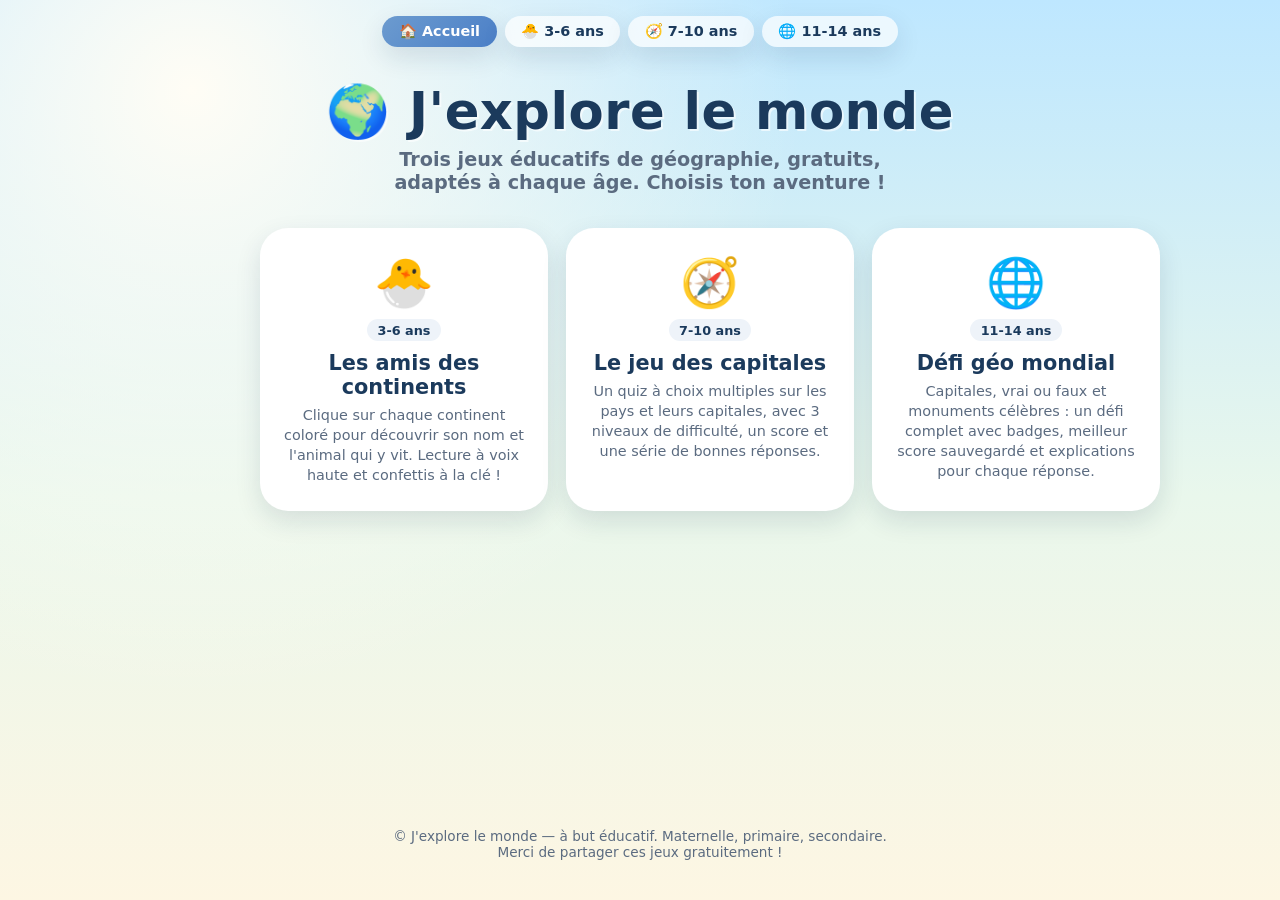
==== index.html @ 184a8996 "Version initiale : Défi géo mondial (3-6, 7-10, 11-14 ans)" ====
<!DOCTYPE html>
<html lang="fr">
<head>
<meta charset="UTF-8" />
<meta name="viewport" content="width=device-width, initial-scale=1" />
<title>J'explore le monde — jeux éducatifs de géographie (3 à 14 ans)</title>
<meta name="description" content="Trois jeux éducatifs gratuits de géographie adaptés par âge : continents et animaux (3-6 ans), capitales et drapeaux (7-10 ans), et défi mondial (11-14 ans)." />
<meta property="og:type" content="website" />
<meta property="og:title" content="J'explore le monde — jeux de géographie" />
<meta property="og:description" content="Trois jeux éducatifs gratuits de géographie, adaptés à chaque âge, de 3 à 14 ans." />
<link rel="canonical" href="https://joel3500.github.io/japprends_la_geographie/" />
<link rel="stylesheet" href="style.css" />
<script type="application/ld+json">
{
  "@context": "https://schema.org",
  "@type": "WebApplication",
  "name": "J'explore le monde",
  "description": "Trois jeux éducatifs gratuits de géographie adaptés par âge, de 3 à 14 ans.",
  "applicationCategory": "EducationalApplication",
  "operatingSystem": "Any (navigateur web)",
  "inLanguage": ["fr"],
  "isAccessibleForFree": true,
  "offers": { "@type": "Offer", "price": "0", "priceCurrency": "CAD" },
  "author": { "@type": "Person", "name": "Joel Sandé" }
}
</script>
</head>
<body>

<nav class="page-nav" aria-label="Choisir une tranche d'âge">
  <a href="index.html" aria-current="page">🏠 Accueil</a>
  <a href="geo_3_6.html">🐣 3-6 ans</a>
  <a href="geo_7_10.html">🧭 7-10 ans</a>
  <a href="geo_11_14.html">🌐 11-14 ans</a>
</nav>

<header class="hero">
  <h1>🌍 J'explore le monde</h1>
  <p class="tagline">Trois jeux éducatifs de géographie, gratuits, adaptés à chaque âge. Choisis ton aventure !</p>
</header>

<main>
  <div class="age-grid">

    <a class="age-card" href="geo_3_6.html">
      <span class="a-emoji">🐣</span>
      <span class="a-age">3-6 ans</span>
      <h2>Les amis des continents</h2>
      <p>Clique sur chaque continent coloré pour découvrir son nom et l'animal qui y vit. Lecture à voix haute et confettis à la clé !</p>
    </a>

    <a class="age-card" href="geo_7_10.html">
      <span class="a-emoji">🧭</span>
      <span class="a-age">7-10 ans</span>
      <h2>Le jeu des capitales</h2>
      <p>Un quiz à choix multiples sur les pays et leurs capitales, avec 3 niveaux de difficulté, un score et une série de bonnes réponses.</p>
    </a>

    <a class="age-card" href="geo_11_14.html">
      <span class="a-emoji">🌐</span>
      <span class="a-age">11-14 ans</span>
      <h2>Défi géo mondial</h2>
      <p>Capitales, vrai ou faux et monuments célèbres : un défi complet avec badges, meilleur score sauvegardé et explications pour chaque réponse.</p>
    </a>

  </div>
</main>

<footer>
  <p>&copy; J'explore le monde — à but éducatif. Maternelle, primaire, secondaire.<br>Merci de partager ces jeux gratuitement !</p>
</footer>

</body>
</html>
---- style.css ----
/* J'explore le monde — jeu éducatif de géographie (3-6 ans) */

:root{
  --clr-europe:#6C9BCF;
  --clr-afrique:#F2A65A;
  --clr-asie:#E85D75;
  --clr-amerique:#7FB77E;
  --clr-oceanie:#F4B942;
  --clr-antarctique:#8FC7DE;
  --clr-text:#233042;
  --clr-muted:#5b6b80;
  --clr-card:#ffffff;
  --shadow-soft:0 10px 26px rgba(20,40,70,.12);
  --shadow-hover:0 14px 34px rgba(20,40,70,.20);
  --radius-lg:28px;
}

*{ box-sizing:border-box; }
html,body{ margin:0; padding:0; }
body{
  min-height:100vh;
  display:flex;
  flex-direction:column;
  align-items:center;
  font-family:"Baloo 2","Comic Sans MS","Segoe UI",system-ui,sans-serif;
  color:var(--clr-text);
  background:
    radial-gradient(circle at 15% 10%, #FFFDF5 0%, transparent 45%),
    linear-gradient(180deg, #BEE7FF 0%, #E9F7EC 55%, #FDF6E3 100%);
  overflow-x:hidden;
}

/* navigation entre les 3 tranches d'âge */
.page-nav{
  display:flex; flex-wrap:wrap; gap:.5rem; justify-content:center;
  padding:16px 12px 0;
  width:100%;
}
.page-nav a{
  color:#1b3a5c;
  text-decoration:none;
  font-size:.9rem;
  font-weight:700;
  padding:.5em 1.15em;
  border-radius:999px;
  background:rgba(255,255,255,.7);
  box-shadow:var(--shadow-soft);
  transition:background .15s ease, transform .15s ease;
}
.page-nav a:hover{ background:#fff; transform:translateY(-1px); }
.page-nav a[aria-current="page"]{
  background:linear-gradient(135deg,#6C9BCF,#4b7fc7);
  color:#fff;
}

header.hero{
  width:100%;
  text-align:center;
  padding:34px 16px 10px;
}
h1{
  font-size:clamp(1.9rem, 6vw, 3.2rem);
  margin:0 0 6px;
  font-weight:800;
  letter-spacing:.5px;
  color:#1b3a5c;
  text-shadow:2px 2px 0 rgba(255,255,255,.6);
}
.tagline{
  margin:0 auto 14px;
  max-width:560px;
  font-size:clamp(1rem, 2.6vw, 1.2rem);
  color:var(--clr-muted);
  font-weight:600;
}

/* barre de progression en étoiles */
.progress{
  display:flex;
  align-items:center;
  justify-content:center;
  gap:10px;
  margin:6px 0 18px;
  font-weight:700;
  color:#1b3a5c;
}
.progress .stars{ font-size:1.4rem; letter-spacing:2px; }
.progress .count{
  background:#fff;
  padding:.35em .9em;
  border-radius:999px;
  box-shadow:var(--shadow-soft);
  font-size:1rem;
}

/* zone de jeu */
main{
  width:min(94vw, 760px);
  margin:0 auto 30px;
  position:relative;
}

.map-wrap{
  position:relative;
  background:linear-gradient(180deg, #cdeeff 0%, #eaf8ff 100%);
  border-radius:var(--radius-lg);
  box-shadow:var(--shadow-soft);
  padding:10px;
}

.continent{
  cursor:pointer;
  transition:transform .18s ease, filter .18s ease;
  transform-origin:center;
}
.continent:hover, .continent:focus-visible{
  transform:translateY(-4px) scale(1.03);
  filter:brightness(1.06);
  outline:none;
}
.continent.found{
  filter:saturate(1.15);
}
.continent .emoji-badge{
  font-size:34px;
  pointer-events:none;
  user-select:none;
}
.continent .label{
  font-size:14px;
  font-weight:800;
  fill:#1b3a5c;
  pointer-events:none;
  user-select:none;
}
.star-pop{
  font-size:20px;
  pointer-events:none;
  opacity:0;
}

/* carte de découverte (modale) */
.overlay{
  position:fixed; inset:0;
  background:rgba(20,35,55,.45);
  display:flex; align-items:center; justify-content:center;
  padding:20px;
  z-index:50;
  opacity:0; pointer-events:none;
  transition:opacity .2s ease;
}
.overlay.open{ opacity:1; pointer-events:auto; }

.card{
  background:var(--clr-card);
  border-radius:26px;
  max-width:420px;
  width:100%;
  padding:28px 24px 22px;
  text-align:center;
  box-shadow:var(--shadow-hover);
  transform:scale(.85);
  transition:transform .25s cubic-bezier(.34,1.56,.64,1);
}
.overlay.open .card{ transform:scale(1); }

.card .big-emoji{ font-size:64px; display:block; margin-bottom:6px; }
.card h2{ margin:0 0 6px; font-size:1.6rem; color:#1b3a5c; }
.card p.fact{ font-size:1.05rem; color:var(--clr-text); margin:0 0 18px; line-height:1.4; }

.btn-row{ display:flex; gap:10px; justify-content:center; flex-wrap:wrap; }
button.pill{
  border:none;
  cursor:pointer;
  font-family:inherit;
  font-weight:700;
  font-size:1rem;
  padding:.7em 1.4em;
  border-radius:999px;
  background:#eef3f9;
  color:#1b3a5c;
  box-shadow:var(--shadow-soft);
  transition:transform .15s ease, box-shadow .15s ease, background .15s ease;
}
button.pill:hover{ transform:translateY(-2px); box-shadow:var(--shadow-hover); }
button.pill.primary{
  background:linear-gradient(135deg,#6C9BCF,#4b7fc7);
  color:#fff;
}
button.pill.listen{
  background:linear-gradient(135deg,#F4B942,#F2A65A);
  color:#3a2a08;
}

/* écran de victoire */
.win-banner{
  display:none;
  width:min(94vw, 640px);
  margin:0 auto 30px;
  background:#fff;
  border-radius:var(--radius-lg);
  box-shadow:var(--shadow-soft);
  padding:26px 20px;
  text-align:center;
}
.win-banner.show{ display:block; animation:pop-in .35s cubic-bezier(.34,1.56,.64,1); }
@keyframes pop-in{ from{ transform:scale(.8); opacity:0; } to{ transform:scale(1); opacity:1; } }
.win-banner h2{ margin:0 0 8px; font-size:1.6rem; color:#1b3a5c; }
.win-banner p{ margin:0 0 16px; color:var(--clr-muted); font-weight:600; }

footer{
  margin-top:auto;
  padding:18px 16px 26px;
  text-align:center;
  color:var(--clr-muted);
  font-size:.85rem;
  max-width:640px;
}

/* confettis */
.confetti{
  position:fixed;
  top:-20px;
  width:10px; height:10px;
  border-radius:2px;
  opacity:.9;
  z-index:60;
  pointer-events:none;
}

@media (prefers-reduced-motion: reduce){
  *{ animation:none !important; transition:none !important; }
}

@media (max-width:480px){
  .continent .emoji-badge{ font-size:28px; }
  .continent .label{ font-size:11px; }
}

/* ================= QUIZ (7-10 et 11-14 ans) ================= */

.quiz-wrap{
  width:min(94vw, 640px);
  margin:0 auto 30px;
  background:#fff;
  border-radius:var(--radius-lg);
  box-shadow:var(--shadow-soft);
  padding:26px 22px 24px;
}

.quiz-topbar{
  display:flex;
  justify-content:space-between;
  align-items:center;
  gap:10px;
  margin-bottom:14px;
  flex-wrap:wrap;
}
.quiz-stat{
  background:#eef3f9;
  color:#1b3a5c;
  font-weight:700;
  font-size:.9rem;
  padding:.4em 1em;
  border-radius:999px;
}

.progress-bar-track{
  width:100%;
  height:10px;
  background:#e7edf5;
  border-radius:999px;
  overflow:hidden;
  margin-bottom:22px;
}
.progress-bar-fill{
  height:100%;
  background:linear-gradient(90deg,#6C9BCF,#7FB77E);
  border-radius:999px;
  transition:width .35s ease;
}

.question-eyebrow{
  font-size:.8rem;
  font-weight:800;
  text-transform:uppercase;
  letter-spacing:.08em;
  color:var(--clr-muted);
  margin:0 0 6px;
}
.question-text{
  font-size:clamp(1.15rem, 3.4vw, 1.5rem);
  font-weight:800;
  color:#1b3a5c;
  margin:0 0 20px;
  line-height:1.35;
}
.question-flag{ font-size:3rem; margin:0 0 10px; display:block; }

.choices{
  display:grid;
  grid-template-columns:1fr 1fr;
  gap:12px;
  margin-bottom:8px;
}
@media (max-width:480px){ .choices{ grid-template-columns:1fr; } }

.choice-btn{
  border:2px solid #e7edf5;
  background:#fbfcfe;
  color:var(--clr-text);
  font-family:inherit;
  font-weight:700;
  font-size:1rem;
  padding:.85em 1em;
  border-radius:16px;
  cursor:pointer;
  text-align:left;
  transition:transform .12s ease, border-color .12s ease, background .12s ease;
}
.choice-btn:hover:not(:disabled){ transform:translateY(-2px); border-color:#c7d7ec; }
.choice-btn:disabled{ cursor:default; }
.choice-btn.correct{ background:#e3f5e6; border-color:#7FB77E; }
.choice-btn.wrong{ background:#fbe6e9; border-color:#E85D75; }
.choice-btn.reveal{ background:#e3f5e6; border-color:#7FB77E; }

.feedback-msg{
  min-height:1.4em;
  font-weight:800;
  margin:10px 0 4px;
  text-align:center;
}
.feedback-msg.ok{ color:#3d8b52; }
.feedback-msg.no{ color:#c94860; }

.quiz-actions{
  display:flex;
  justify-content:center;
  margin-top:6px;
}

.result-screen{ text-align:center; }
.result-badge{ font-size:4rem; display:block; margin-bottom:6px; }
.result-score{
  font-size:clamp(1.6rem, 5vw, 2.2rem);
  font-weight:800;
  color:#1b3a5c;
  margin:0 0 4px;
}
.result-best{
  font-size:.95rem;
  color:var(--clr-muted);
  font-weight:600;
  margin:0 0 20px;
}
.result-msg{ font-size:1.05rem; margin:0 0 22px; color:var(--clr-text); }

/* menu de difficulté / accueil du quiz */
.mode-select{ text-align:center; }
.mode-select p.intro{ color:var(--clr-muted); font-weight:600; margin:0 0 20px; }
.mode-grid{
  display:grid;
  grid-template-columns:repeat(auto-fit,minmax(140px,1fr));
  gap:12px;
  margin-bottom:8px;
}
.mode-card{
  border:2px solid #e7edf5;
  background:#fbfcfe;
  border-radius:18px;
  padding:16px 10px;
  cursor:pointer;
  font-family:inherit;
  text-align:center;
  transition:transform .12s ease, border-color .12s ease;
}
.mode-card:hover{ transform:translateY(-3px); border-color:#c7d7ec; }
.mode-card .m-emoji{ font-size:1.8rem; display:block; margin-bottom:4px; }
.mode-card .m-title{ font-weight:800; color:#1b3a5c; display:block; }
.mode-card .m-sub{ font-size:.8rem; color:var(--clr-muted); }

/* cartes d'accueil (index.html) */
.age-grid{
  display:grid;
  grid-template-columns:repeat(auto-fit,minmax(220px,1fr));
  gap:18px;
  width:min(94vw,900px);
  margin:10px auto 30px;
}
.age-card{
  background:#fff;
  border-radius:var(--radius-lg);
  box-shadow:var(--shadow-soft);
  padding:26px 20px;
  text-align:center;
  text-decoration:none;
  color:var(--clr-text);
  transition:transform .15s ease, box-shadow .15s ease;
  display:block;
}
.age-card:hover{ transform:translateY(-5px); box-shadow:var(--shadow-hover); }
.age-card .a-emoji{ font-size:3rem; display:block; margin-bottom:8px; }
.age-card h2{ margin:0 0 6px; font-size:1.3rem; color:#1b3a5c; }
.age-card .a-age{
  display:inline-block;
  background:#eef3f9;
  color:#1b3a5c;
  font-weight:700;
  font-size:.8rem;
  padding:.25em .8em;
  border-radius:999px;
  margin-bottom:10px;
}
.age-card p{ margin:0; font-size:.9rem; color:var(--clr-muted); line-height:1.4; }
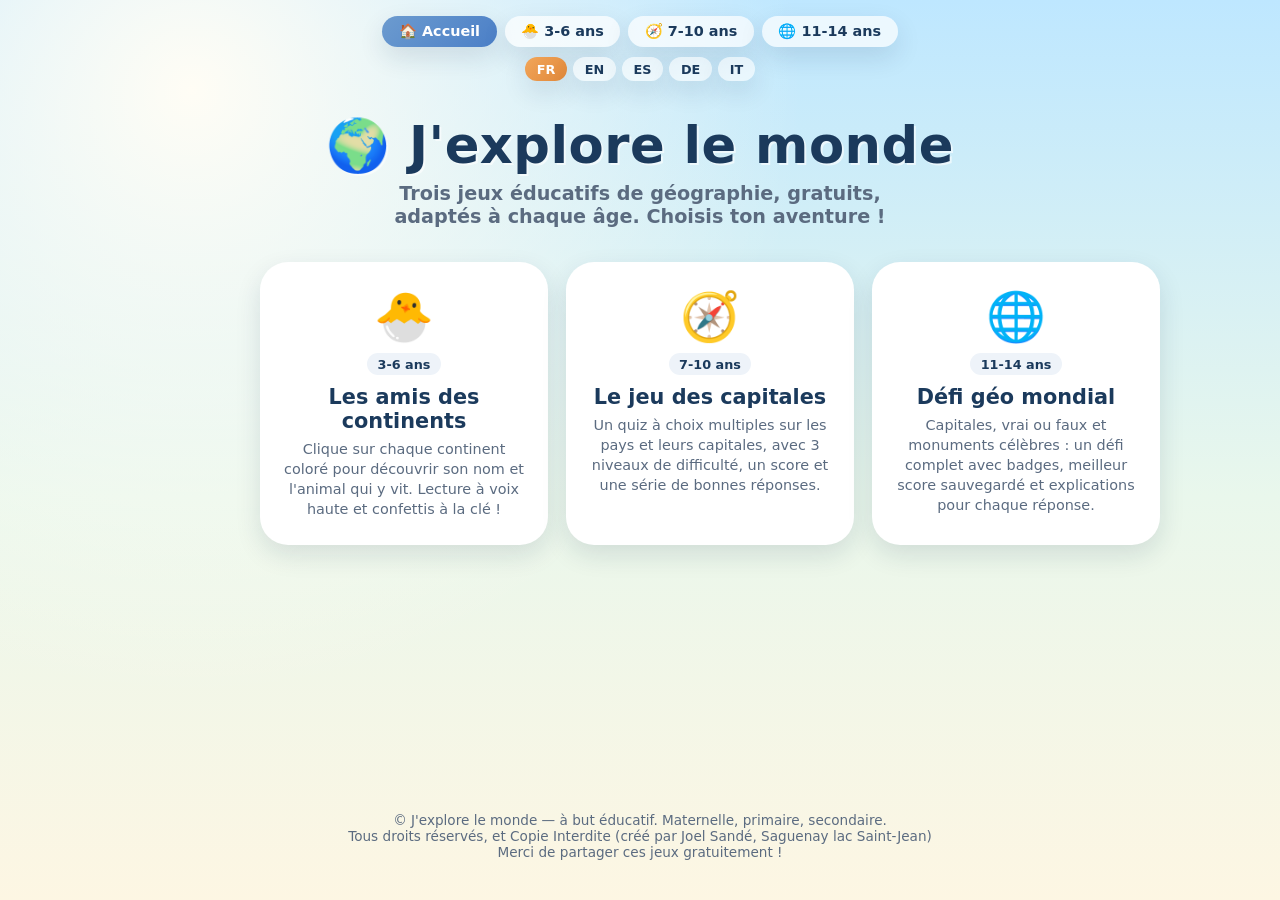
==== commit 7918331e: "Ajoute un selecteur de langue (FR/EN/ES/DE/IT) aux 3 jeux et a la page d'accueil Traduit l'interface" ====
--- a/index.html
+++ b/index.html
@@ -21,6 +21,7 @@
   "inLanguage": ["fr"],
   "isAccessibleForFree": true,
   "offers": { "@type": "Offer", "price": "0", "priceCurrency": "CAD" },
+  "inLanguage": ["fr","en","es","de","it"],
   "author": { "@type": "Person", "name": "Joel Sandé" }
 }
 </script>
@@ -28,15 +29,16 @@
 <body>
 
 <nav class="page-nav" aria-label="Choisir une tranche d'âge">
-  <a href="index.html" aria-current="page">🏠 Accueil</a>
-  <a href="geo_3_6.html">🐣 3-6 ans</a>
-  <a href="geo_7_10.html">🧭 7-10 ans</a>
-  <a href="geo_11_14.html">🌐 11-14 ans</a>
+  <a href="index.html" aria-current="page" id="navHome">🏠 Accueil</a>
+  <a href="geo_3_6.html" id="nav36">🐣 3-6 ans</a>
+  <a href="geo_7_10.html" id="nav710">🧭 7-10 ans</a>
+  <a href="geo_11_14.html" id="nav1114">🌐 11-14 ans</a>
 </nav>
+<div id="langSwitcher"></div>
 
 <header class="hero">
-  <h1>🌍 J'explore le monde</h1>
-  <p class="tagline">Trois jeux éducatifs de géographie, gratuits, adaptés à chaque âge. Choisis ton aventure !</p>
+  <h1 id="heroTitle">🌍 J'explore le monde</h1>
+  <p class="tagline" id="heroTagline">Trois jeux éducatifs de géographie, gratuits, adaptés à chaque âge. Choisis ton aventure !</p>
 </header>
 
 <main>
@@ -44,31 +46,149 @@
 
     <a class="age-card" href="geo_3_6.html">
       <span class="a-emoji">🐣</span>
-      <span class="a-age">3-6 ans</span>
-      <h2>Les amis des continents</h2>
-      <p>Clique sur chaque continent coloré pour découvrir son nom et l'animal qui y vit. Lecture à voix haute et confettis à la clé !</p>
+      <span class="a-age" id="card1Age">3-6 ans</span>
+      <h2 id="card1Title">Les amis des continents</h2>
+      <p id="card1Desc">Clique sur chaque continent coloré pour découvrir son nom et l'animal qui y vit. Lecture à voix haute et confettis à la clé !</p>
     </a>
 
     <a class="age-card" href="geo_7_10.html">
       <span class="a-emoji">🧭</span>
-      <span class="a-age">7-10 ans</span>
-      <h2>Le jeu des capitales</h2>
-      <p>Un quiz à choix multiples sur les pays et leurs capitales, avec 3 niveaux de difficulté, un score et une série de bonnes réponses.</p>
+      <span class="a-age" id="card2Age">7-10 ans</span>
+      <h2 id="card2Title">Le jeu des capitales</h2>
+      <p id="card2Desc">Un quiz à choix multiples sur les pays et leurs capitales, avec 3 niveaux de difficulté, un score et une série de bonnes réponses.</p>
     </a>
 
     <a class="age-card" href="geo_11_14.html">
       <span class="a-emoji">🌐</span>
-      <span class="a-age">11-14 ans</span>
-      <h2>Défi géo mondial</h2>
-      <p>Capitales, vrai ou faux et monuments célèbres : un défi complet avec badges, meilleur score sauvegardé et explications pour chaque réponse.</p>
+      <span class="a-age" id="card3Age">11-14 ans</span>
+      <h2 id="card3Title">Défi géo mondial</h2>
+      <p id="card3Desc">Capitales, vrai ou faux et monuments célèbres : un défi complet avec badges, meilleur score sauvegardé et explications pour chaque réponse.</p>
     </a>
 
   </div>
 </main>
 
 <footer>
-  <p>&copy; J'explore le monde — à but éducatif. Maternelle, primaire, secondaire.<br>Merci de partager ces jeux gratuitement !</p>
+  <p id="footerText">&copy; J'explore le monde — à but éducatif. Maternelle, primaire, secondaire.<br>
+    Tous droits réservés, et Copie Interdite (créé par Joel Sandé, Saguenay lac Saint-Jean) <br>
+    Merci de partager ces jeux gratuitement !
+  </p>
 </footer>
+
+<script>
+const I18N = {
+  fr:{
+    docTitle:"J'explore le monde — jeux éducatifs de géographie (3 à 14 ans)",
+    navHome:"🏠 Accueil", nav36:"🐣 3-6 ans", nav710:"🧭 7-10 ans", nav1114:"🌐 11-14 ans",
+    heroTitle:"🌍 J'explore le monde",
+    heroTagline:"Trois jeux éducatifs de géographie, gratuits, adaptés à chaque âge. Choisis ton aventure !",
+    card1Age:"3-6 ans", card1Title:"Les amis des continents",
+    card1Desc:"Clique sur chaque continent coloré pour découvrir son nom et l'animal qui y vit. Lecture à voix haute et confettis à la clé !",
+    card2Age:"7-10 ans", card2Title:"Le jeu des capitales",
+    card2Desc:"Un quiz à choix multiples sur les pays et leurs capitales, avec 3 niveaux de difficulté, un score et une série de bonnes réponses.",
+    card3Age:"11-14 ans", card3Title:"Défi géo mondial",
+    card3Desc:"Capitales, vrai ou faux et monuments célèbres : un défi complet avec badges, meilleur score sauvegardé et explications pour chaque réponse.",
+    footer:"&copy; J'explore le monde — à but éducatif. Maternelle, primaire, secondaire.<br>Tous droits réservés, et Copie Interdite (créé par Joel Sandé, Saguenay lac Saint-Jean)<br>Merci de partager ces jeux gratuitement !"
+  },
+  en:{
+    docTitle:"I Explore the World — geography learning games (ages 3 to 14)",
+    navHome:"🏠 Home", nav36:"🐣 3-6 yrs", nav710:"🧭 7-10 yrs", nav1114:"🌐 11-14 yrs",
+    heroTitle:"🌍 I Explore the World",
+    heroTagline:"Three free geography learning games, adapted to every age. Choose your adventure!",
+    card1Age:"3-6 yrs", card1Title:"Friends of the continents",
+    card1Desc:"Click each colorful continent to discover its name and the animal who lives there. Read-aloud and confetti included!",
+    card2Age:"7-10 yrs", card2Title:"The capitals game",
+    card2Desc:"A multiple-choice quiz on countries and their capitals, with 3 difficulty levels, a score and a winning streak.",
+    card3Age:"11-14 yrs", card3Title:"World geo challenge",
+    card3Desc:"Capitals, true or false and famous landmarks: a complete challenge with badges, saved best score and an explanation for every answer.",
+    footer:"&copy; I Explore the World — for educational purposes. Preschool, elementary, middle school.<br>All rights reserved, copying strictly forbidden (created by Joel Sandé, Saguenay lac Saint-Jean)<br>Thank you for sharing these games widely!"
+  },
+  es:{
+    docTitle:"Exploro el mundo — juegos educativos de geografía (3 a 14 años)",
+    navHome:"🏠 Inicio", nav36:"🐣 3-6 años", nav710:"🧭 7-10 años", nav1114:"🌐 11-14 años",
+    heroTitle:"🌍 Exploro el mundo",
+    heroTagline:"Tres juegos educativos de geografía, gratuitos, adaptados a cada edad. ¡Elige tu aventura!",
+    card1Age:"3-6 años", card1Title:"Los amigos de los continentes",
+    card1Desc:"Haz clic en cada continente de color para descubrir su nombre y el animal que vive allí. ¡Lectura en voz alta y confeti incluidos!",
+    card2Age:"7-10 años", card2Title:"El juego de las capitales",
+    card2Desc:"Un cuestionario de opción múltiple sobre los países y sus capitales, con 3 niveles de dificultad, una puntuación y una racha de aciertos.",
+    card3Age:"11-14 años", card3Title:"Desafío geo mundial",
+    card3Desc:"Capitales, verdadero o falso y monumentos famosos: un desafío completo con insignias, mejor puntuación guardada y explicación de cada respuesta.",
+    footer:"&copy; Exploro el mundo — con fines educativos. Preescolar, primaria, secundaria.<br>Todos los derechos reservados, copia estrictamente prohibida (creado por Joel Sandé, Saguenay lac Saint-Jean)<br>¡Gracias por compartir estos juegos gratuitamente!"
+  },
+  de:{
+    docTitle:"Ich entdecke die Welt — Geografie-Lernspiele (3 bis 14 Jahre)",
+    navHome:"🏠 Start", nav36:"🐣 3-6 Jahre", nav710:"🧭 7-10 Jahre", nav1114:"🌐 11-14 Jahre",
+    heroTitle:"🌍 Ich entdecke die Welt",
+    heroTagline:"Drei kostenlose Geografie-Lernspiele, passend für jedes Alter. Wähle dein Abenteuer!",
+    card1Age:"3-6 Jahre", card1Title:"Die Freunde der Kontinente",
+    card1Desc:"Klicke auf jeden bunten Kontinent, um seinen Namen und das dort lebende Tier zu entdecken. Mit Vorlesefunktion und Konfetti!",
+    card2Age:"7-10 Jahre", card2Title:"Das Hauptstädte-Spiel",
+    card2Desc:"Ein Multiple-Choice-Quiz über Länder und ihre Hauptstädte, mit 3 Schwierigkeitsstufen, einer Punktzahl und einer Erfolgsserie.",
+    card3Age:"11-14 Jahre", card3Title:"Welt-Geo-Herausforderung",
+    card3Desc:"Hauptstädte, Wahr oder Falsch und berühmte Bauwerke: eine komplette Herausforderung mit Abzeichen, gespeichertem Bestwert und Erklärung zu jeder Antwort.",
+    footer:"&copy; Ich entdecke die Welt — zu Lernzwecken. Kindergarten, Grundschule, Sekundarstufe.<br>Alle Rechte vorbehalten, Kopieren strengstens untersagt (erstellt von Joel Sandé, Saguenay lac Saint-Jean)<br>Danke, dass ihr diese Spiele fleißig teilt!"
+  },
+  it:{
+    docTitle:"Esploro il mondo — giochi educativi di geografia (3-14 anni)",
+    navHome:"🏠 Home", nav36:"🐣 3-6 anni", nav710:"🧭 7-10 anni", nav1114:"🌐 11-14 anni",
+    heroTitle:"🌍 Esploro il mondo",
+    heroTagline:"Tre giochi educativi di geografia, gratuiti, adatti a ogni età. Scegli la tua avventura!",
+    card1Age:"3-6 anni", card1Title:"Gli amici dei continenti",
+    card1Desc:"Clicca su ogni continente colorato per scoprire il suo nome e l'animale che ci vive. Lettura ad alta voce e coriandoli inclusi!",
+    card2Age:"7-10 anni", card2Title:"Il gioco delle capitali",
+    card2Desc:"Un quiz a scelta multipla su paesi e capitali, con 3 livelli di difficoltà, un punteggio e una serie di risposte corrette.",
+    card3Age:"11-14 anni", card3Title:"Sfida geo mondiale",
+    card3Desc:"Capitali, vero o falso e monumenti famosi: una sfida completa con distintivi, miglior punteggio salvato e spiegazione per ogni risposta.",
+    footer:"&copy; Esploro il mondo — a scopo educativo. Scuola materna, primaria, secondaria.<br>Tutti i diritti riservati, copia rigorosamente vietata (creato da Joel Sandé, Saguenay lac Saint-Jean)<br>Grazie di condividere questi giochi gratuitamente!"
+  }
+};
+
+let currentLang = localStorage.getItem('geoGameLang') || 'fr';
+function tr(){ return I18N[currentLang]; }
+
+function updateStaticText(){
+  document.documentElement.lang = currentLang;
+  document.title = tr().docTitle;
+  document.getElementById('navHome').textContent = tr().navHome;
+  document.getElementById('nav36').textContent = tr().nav36;
+  document.getElementById('nav710').textContent = tr().nav710;
+  document.getElementById('nav1114').textContent = tr().nav1114;
+  document.getElementById('heroTitle').textContent = tr().heroTitle;
+  document.getElementById('heroTagline').textContent = tr().heroTagline;
+  document.getElementById('card1Age').textContent = tr().card1Age;
+  document.getElementById('card1Title').textContent = tr().card1Title;
+  document.getElementById('card1Desc').textContent = tr().card1Desc;
+  document.getElementById('card2Age').textContent = tr().card2Age;
+  document.getElementById('card2Title').textContent = tr().card2Title;
+  document.getElementById('card2Desc').textContent = tr().card2Desc;
+  document.getElementById('card3Age').textContent = tr().card3Age;
+  document.getElementById('card3Title').textContent = tr().card3Title;
+  document.getElementById('card3Desc').textContent = tr().card3Desc;
+  document.getElementById('footerText').innerHTML = tr().footer;
+}
+
+(function(){
+  const container = document.getElementById('langSwitcher');
+  const langs = ['fr','en','es','de','it'];
+  langs.forEach(lang => {
+    const btn = document.createElement('button');
+    btn.className = 'lang-btn' + (lang === currentLang ? ' active' : '');
+    btn.dataset.lang = lang;
+    btn.textContent = lang.toUpperCase();
+    btn.addEventListener('click', () => {
+      currentLang = lang;
+      localStorage.setItem('geoGameLang', lang);
+      container.querySelectorAll('.lang-btn').forEach(b => b.classList.remove('active'));
+      btn.classList.add('active');
+      updateStaticText();
+    });
+    container.appendChild(btn);
+  });
+})();
+
+updateStaticText();
+</script>
 
 </body>
 </html>
--- a/style.css
+++ b/style.css
@@ -53,6 +53,31 @@
   color:#fff;
 }
 
+/* sélecteur de langue (FR/EN/ES/DE/IT) */
+#langSwitcher{
+  display:flex; flex-wrap:wrap; gap:.4rem; justify-content:center;
+  padding:10px 12px 0;
+  width:100%;
+}
+.lang-btn{
+  color:#1b3a5c;
+  font-family:inherit;
+  font-size:.8rem;
+  font-weight:700;
+  padding:.35em .9em;
+  border:none;
+  border-radius:999px;
+  background:rgba(255,255,255,.6);
+  box-shadow:var(--shadow-soft);
+  cursor:pointer;
+  transition:background .15s ease, transform .15s ease;
+}
+.lang-btn:hover{ background:#fff; transform:translateY(-1px); }
+.lang-btn.active{
+  background:linear-gradient(135deg,#F2A65A,#e0883a);
+  color:#fff;
+}
+
 header.hero{
   width:100%;
   text-align:center;
